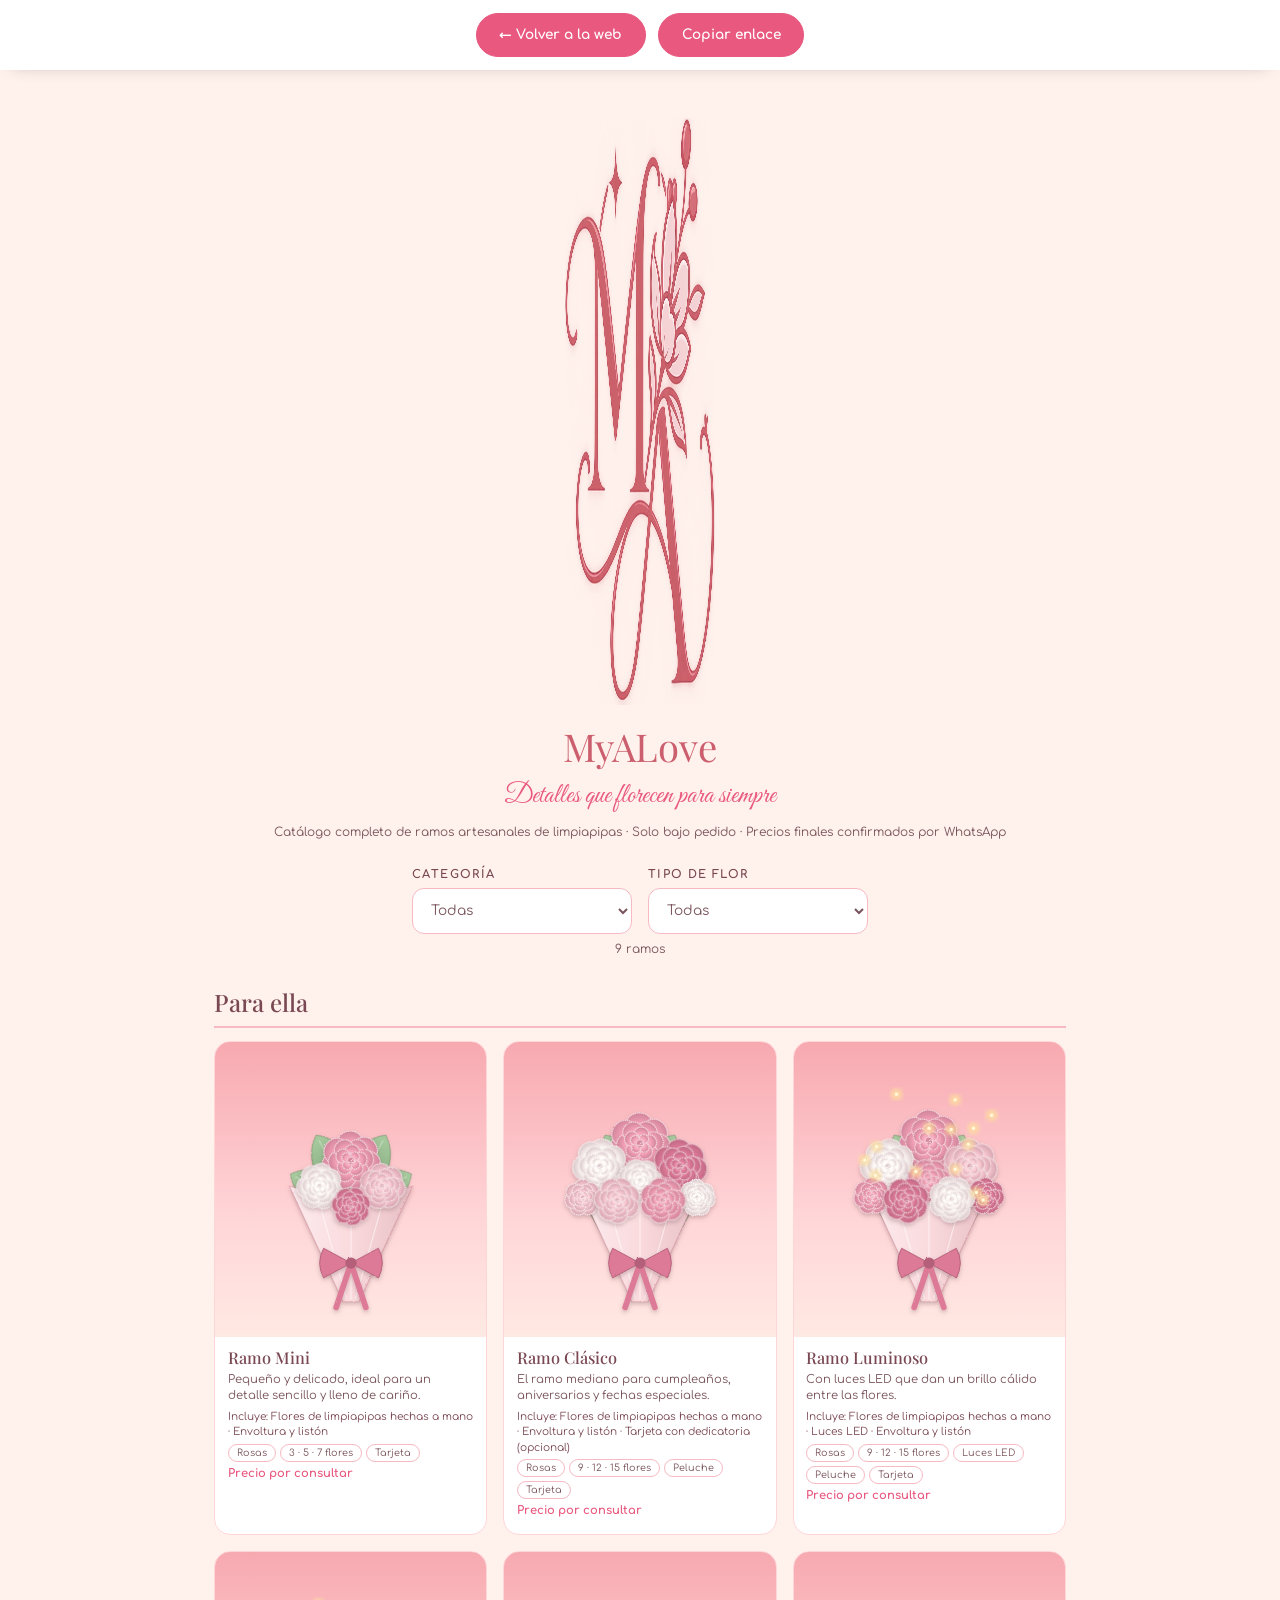
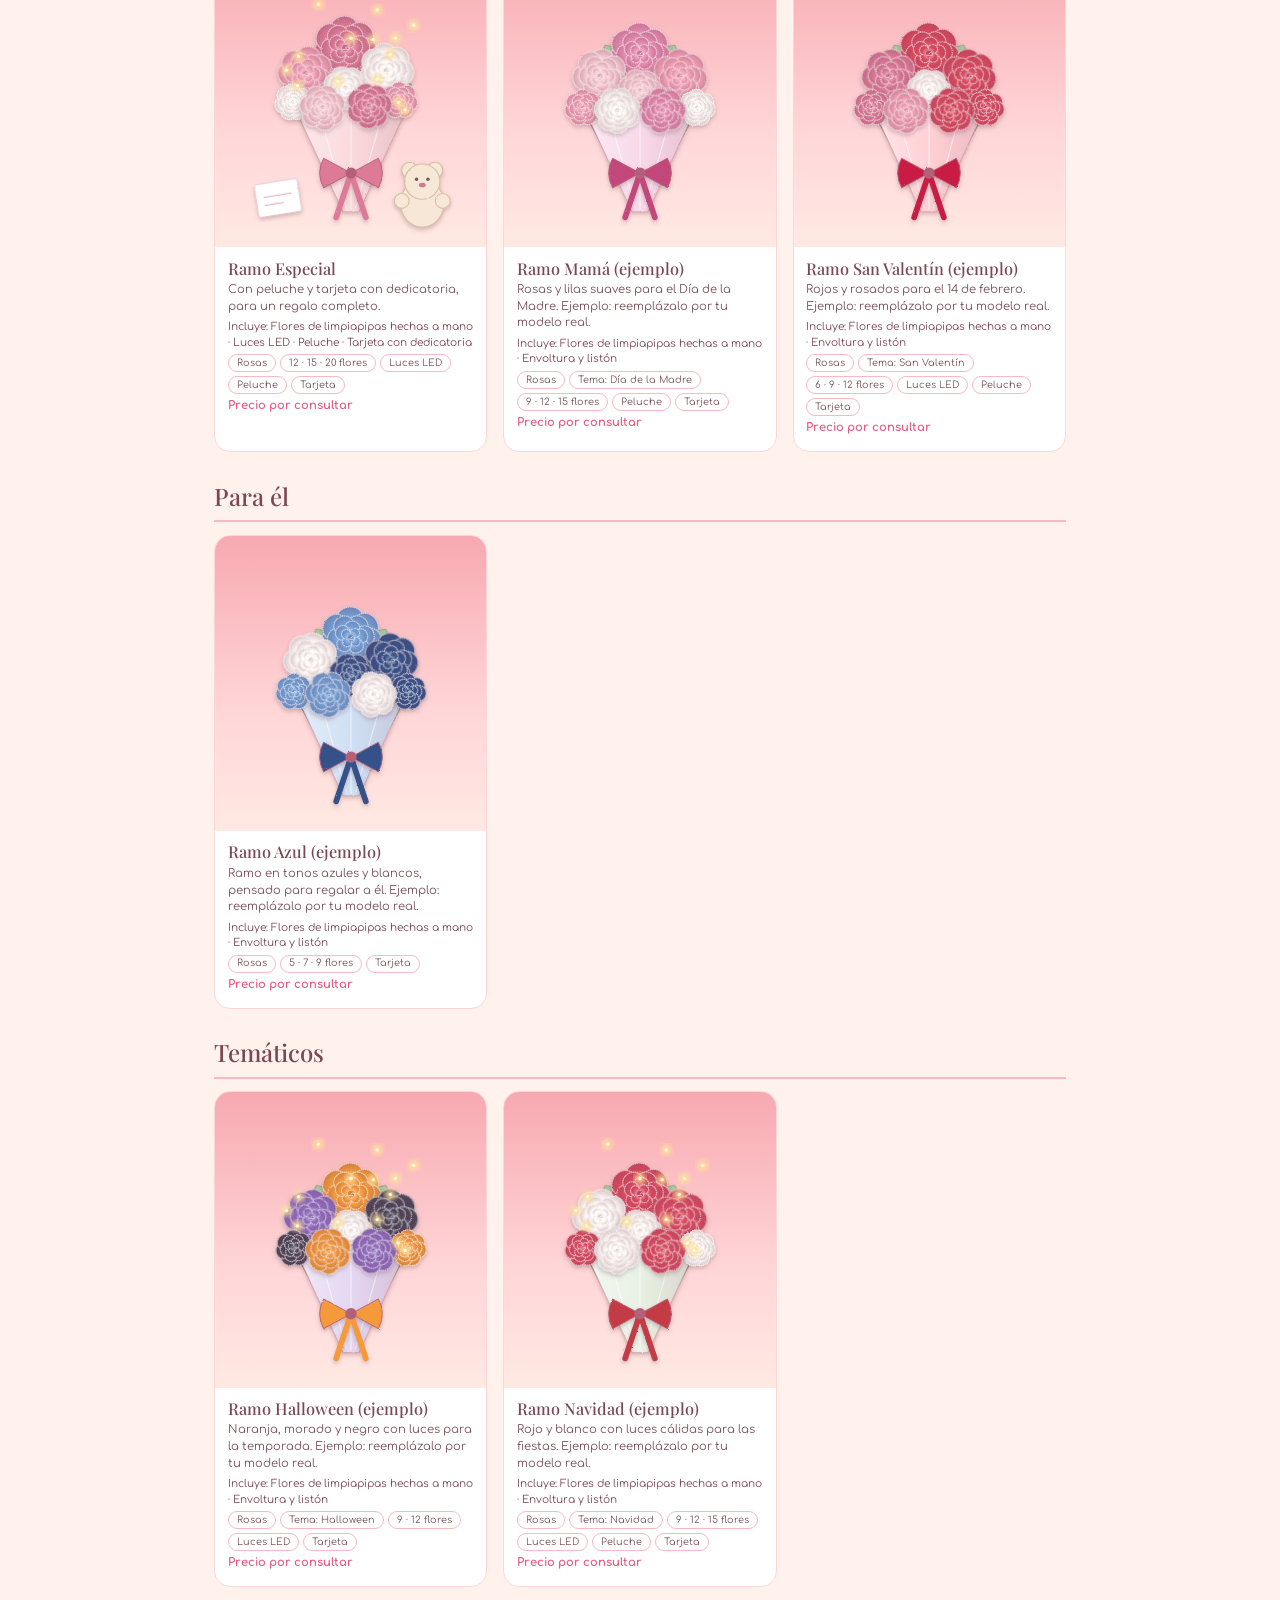
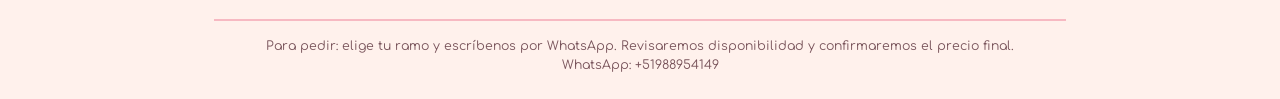
==== catalogo.html @ 355e10c2 "Add files via upload" ====
<!DOCTYPE html>
<html lang="es">
<head>
  <meta charset="UTF-8">
  <meta name="viewport" content="width=device-width, initial-scale=1">
  <title>Catálogo completo · MyALove</title>
  <link rel="icon" href="assets/icons/favicon.png" type="image/png">
  <link rel="preconnect" href="https://fonts.googleapis.com">
  <link rel="preconnect" href="https://fonts.gstatic.com" crossorigin>
  <link href="https://fonts.googleapis.com/css2?family=Comfortaa:wght@400;600;700&family=Great+Vibes&family=Playfair+Display:wght@400;500&display=swap" rel="stylesheet">
  <style>
    :root{--pink:#FFD6D8;--pink2:#F7B9C2;--coral:#E8587F;--brown:#7A4852;--text:#79545B;--bg:#FFF1EC}
    *{box-sizing:border-box;margin:0}
    @page{size:A4;margin:12mm}
    body{font-family:'Comfortaa',system-ui,sans-serif;color:var(--text);background:var(--bg);line-height:1.5;-webkit-print-color-adjust:exact;print-color-adjust:exact}
    .bar{position:sticky;top:0;z-index:5;display:flex;gap:.8rem;justify-content:center;flex-wrap:wrap;padding:.8rem;background:#fff;box-shadow:0 6px 18px -12px rgba(0,0,0,.3)}
    .bar a,.bar button{min-height:44px;padding:.5rem 1.4rem;border-radius:999px;border:1.5px solid var(--coral);background:var(--coral);color:#fff;font:700 .85rem 'Comfortaa',sans-serif;text-decoration:none;cursor:pointer;display:inline-flex;align-items:center}
    .bar a.ghost{background:#fff;color:var(--coral)}
    .doc{max-width:900px;margin:0 auto;padding:1.5rem}
    .cover{text-align:center;padding:1.5rem 0 1rem}
    .cover img{width:150px;margin:0 auto}
    .cover h1{font-family:'Playfair Display',serif;font-weight:400;font-size:2.4rem;color:#CC5F6E;margin-top:.4rem}
    .cover p{font-family:'Great Vibes',cursive;font-size:1.7rem;color:var(--coral)}
    .cover small{display:block;font-size:.75rem;margin-top:.4rem}
    h2{font-family:'Playfair Display',serif;font-weight:500;font-size:1.5rem;color:var(--brown);margin:1.6rem 0 .8rem;padding-bottom:.4rem;border-bottom:2px solid var(--pink2);break-after:avoid}
    .grid{display:grid;grid-template-columns:repeat(3,1fr);gap:1rem}
    .item{background:#fff;border-radius:16px;overflow:hidden;break-inside:avoid;border:1px solid var(--pink)}
    .item__img{background:linear-gradient(180deg,#F7A9B0,#FFD6D8 60%,#FFE9E3);aspect-ratio:1;display:grid;place-items:end center;padding:8% 8% 0}
    .item__img img{width:100%;height:100%;object-fit:contain}
    .item__body{padding:.7rem .8rem .9rem;display:grid;gap:.25rem}
    .item h3{font-family:'Playfair Display',serif;font-weight:500;font-size:1.02rem;color:var(--brown);line-height:1.2}
    .item p{font-size:.72rem;line-height:1.45}
    .incl{font-size:.66rem!important;line-height:1.4;color:var(--brown)}
    .tags{display:flex;flex-wrap:wrap;gap:.25rem;list-style:none;padding:0}
    .tags li{font-size:.6rem;border:1px solid var(--pink2);border-radius:999px;padding:.05rem .5rem}
    .price{font-weight:700;color:var(--coral);font-size:.82rem}
    .foot{margin-top:2rem;padding-top:1rem;border-top:2px solid var(--pink2);text-align:center;font-size:.78rem}
    .empty{text-align:center;padding:2rem}
    .filters-bar{display:flex;flex-wrap:wrap;gap:1rem;justify-content:center;margin:.6rem 0 .4rem}
    .filters-bar label{display:block;font-size:.72rem;font-weight:700;letter-spacing:.12em;text-transform:uppercase;color:var(--brown);margin-bottom:.25rem}
    .filters-bar select{min-height:46px;min-width:220px;padding:.5rem .9rem;border:1.5px solid var(--pink2);border-radius:12px;background:#fff;font:inherit;font-size:.85rem;color:var(--text)}
    .count{text-align:center;font-size:.75rem;margin-bottom:.4rem}
    .toast{position:fixed;left:50%;bottom:20px;transform:translateX(-50%);background:var(--brown);color:#fff;padding:.7rem 1.2rem;border-radius:12px;font-size:.82rem;opacity:0;transition:opacity .3s;pointer-events:none}
    .toast.show{opacity:1}
    @media (max-width:700px){.grid{grid-template-columns:repeat(2,1fr)}}
    @media print{body{background:#fff}.bar,.filters-bar{display:none}.doc{padding:0;max-width:none}.grid{grid-template-columns:repeat(3,1fr)}.cover{break-after:avoid}}
  </style>
</head>
<body>
  <div class="bar">
    <a href="index.html#catalogo">← Volver a la web</a>
    <button type="button" id="btnCopy">Copiar enlace</button>
  </div>
  <main class="doc" id="doc">
    <header class="cover">
      <img src="assets/images/logo-ma.webp" alt="Logotipo de MyALove" width="700" height="587">
      <h1>MyALove</h1>
      <p>Detalles que florecen para siempre</p>
      <small>Catálogo completo de ramos artesanales de limpiapipas · Solo bajo pedido · Precios finales confirmados por WhatsApp</small>
    </header>
    <div class="filters-bar" id="filtersBar">
      <div><label for="selCat">Categoría</label><select id="selCat"></select></div>
      <div><label for="selFlor">Tipo de flor</label><select id="selFlor"></select></div>
    </div>
    <p class="count" id="count" role="status"></p>
    <div id="content"><p class="empty">Cargando catálogo…</p></div>
    <footer class="foot" id="foot"></footer>
    <div class="toast" id="toast" role="status"></div>
  </main>
  <script src="js/config.js"></script>
  <script>
  (function () {
    var CFG = window.MYALOVE || {};
    var $ = function (s) { return document.querySelector(s); };
    function el(t, a, x) { var e = document.createElement(t); for (var k in (a || {})) e.setAttribute(k, a[k]); if (x != null) e.textContent = x; return e; }
    function money(n) { return CFG.currency + " " + Number(n).toFixed(2).replace(/\.00$/, ""); }

    var foot = $("#foot");
    foot.appendChild(el("p", {}, "Para pedir: elige tu ramo y escríbenos por WhatsApp. Revisaremos disponibilidad y confirmaremos el precio final."));
    if (/^\d{8,15}$/.test(String(CFG.whatsappNumber || ""))) foot.appendChild(el("p", {}, "WhatsApp: +" + CFG.whatsappNumber));

    var list = [], params = new URLSearchParams(location.search);
    var sel = { cat: params.get("categoria") || "Todas", flor: params.get("flor") || "Todas" };

    function opts(select, first, values, current) {
      select.textContent = "";
      [first].concat(values).forEach(function (v) { var o = el("option", { value: v }, v); if (v === current) o.selected = true; select.appendChild(o); });
    }

    function render() {
      var box = $("#content"); box.textContent = "";
      var shown = list.filter(function (p) {
        return (sel.cat === "Todas" || (p.categories || []).indexOf(sel.cat) > -1) &&
               (sel.flor === "Todas" || (p.flowers || []).indexOf(sel.flor) > -1);
      });
      $("#count").textContent = shown.length + (shown.length === 1 ? " ramo" : " ramos");
      if (!shown.length) { box.appendChild(el("p", { "class": "empty" }, "Pronto tendremos ramos con ese filtro.")); return; }
      var order = (CFG.categoryOrder || []).concat(["Otros"]), groups = {};
      shown.forEach(function (p) {
        var c = (sel.cat !== "Todas") ? sel.cat : ((p.categories && p.categories[0]) || "Otros");
        (groups[c] = groups[c] || []).push(p);
      });
      Object.keys(groups).sort(function (a, b) { var i = order.indexOf(a), k = order.indexOf(b); return (i < 0 ? 98 : i) - (k < 0 ? 98 : k); }).forEach(function (cat) {
        box.appendChild(el("h2", {}, cat));
        var g = el("div", { "class": "grid" });
        groups[cat].forEach(function (p) {
          var it = el("article", { "class": "item" });
          var im = el("div", { "class": "item__img" });
          im.appendChild(el("img", { src: p.image, alt: p.name + ": ramo artesanal de flores de limpiapipas", loading: "lazy" }));
          var b = el("div", { "class": "item__body" });
          b.appendChild(el("h3", {}, p.name));
          b.appendChild(el("p", {}, p.description));
          if ((p.includes || []).length) b.appendChild(el("p", { "class": "incl" }, "Incluye: " + p.includes.join(" · ")));
          var tg = el("ul", { "class": "tags" });
          (p.flowers || []).forEach(function (f) { tg.appendChild(el("li", {}, f)); });
          if (p.theme) tg.appendChild(el("li", {}, "Tema: " + p.theme));
          if ((p.quantities || []).length) tg.appendChild(el("li", {}, p.quantities.join(" · ") + " flores"));
          if (p.allowLed) tg.appendChild(el("li", {}, "Luces LED"));
          if (p.allowPlush) tg.appendChild(el("li", {}, "Peluche"));
          if (p.allowCard) tg.appendChild(el("li", {}, "Tarjeta"));
          b.appendChild(tg);
          b.appendChild(el("p", { "class": "price" }, (p.price == null || p.price === "") ? "Precio por consultar" : "Desde " + money(p.price)));
          it.appendChild(im); it.appendChild(b); g.appendChild(it);
        });
        box.appendChild(g);
      });
    }

    // La URL guarda el filtro: así puedes enviar por WhatsApp, por ejemplo, solo los ramos con girasoles
    function syncUrl() {
      var p = new URLSearchParams();
      if (sel.cat !== "Todas") p.set("categoria", sel.cat);
      if (sel.flor !== "Todas") p.set("flor", sel.flor);
      try { history.replaceState(null, "", location.pathname + (p.toString() ? "?" + p.toString() : "")); } catch (e) {}
    }

    fetch("data/products.json").then(function (r) { if (!r.ok) throw 0; return r.json(); }).then(function (j) {
      list = (j.products || []).filter(function (p) { return p.available !== false; });
      var cats = (CFG.categoryOrder || []).slice(), flores = (CFG.flowerOrder || []).slice();
      list.forEach(function (p) {
        (p.categories || []).forEach(function (c) { if (cats.indexOf(c) < 0) cats.push(c); });
        (p.flowers || []).forEach(function (f) { if (flores.indexOf(f) < 0) flores.push(f); });
      });
      opts($("#selCat"), "Todas", cats, sel.cat); opts($("#selFlor"), "Todas", flores, sel.flor);
      $("#selCat").addEventListener("change", function (e) { sel.cat = e.target.value; syncUrl(); render(); });
      $("#selFlor").addEventListener("change", function (e) { sel.flor = e.target.value; syncUrl(); render(); });
      render();
    }).catch(function () {
      $("#content").textContent = "No se pudo cargar el catálogo. Ábrelo desde la web publicada o con Live Server.";
    });

    // Copiar enlace
    $("#btnCopy").addEventListener("click", function () {
      var url = location.href, t = $("#toast");
      function done(ok) { t.textContent = ok ? "Enlace copiado. Ya puedes pegarlo donde quieras." : "Copia el enlace desde la barra del navegador."; t.classList.add("show"); setTimeout(function () { t.classList.remove("show"); }, 3500); }
      if (navigator.clipboard) navigator.clipboard.writeText(url).then(function () { done(true); }, function () { done(false); }); else done(false);
    });
  })();
  </script>
</body>
</html>
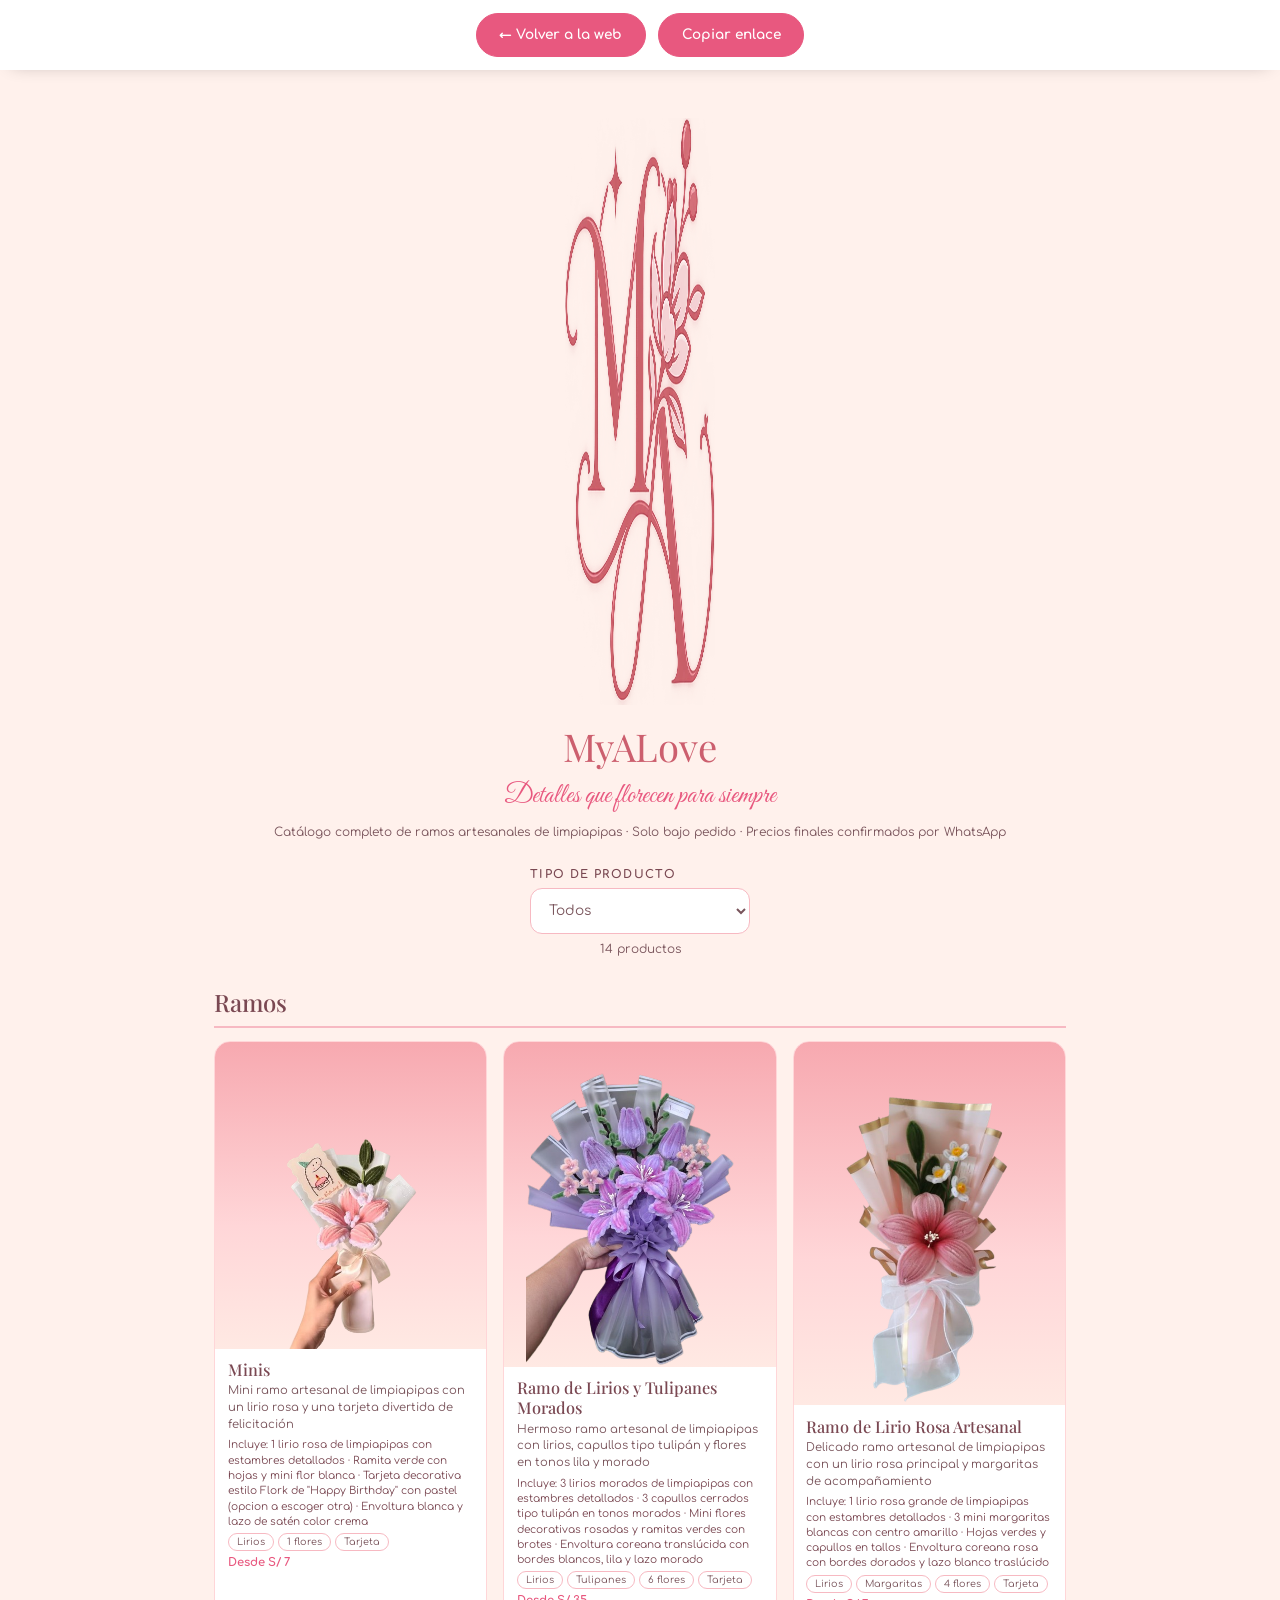
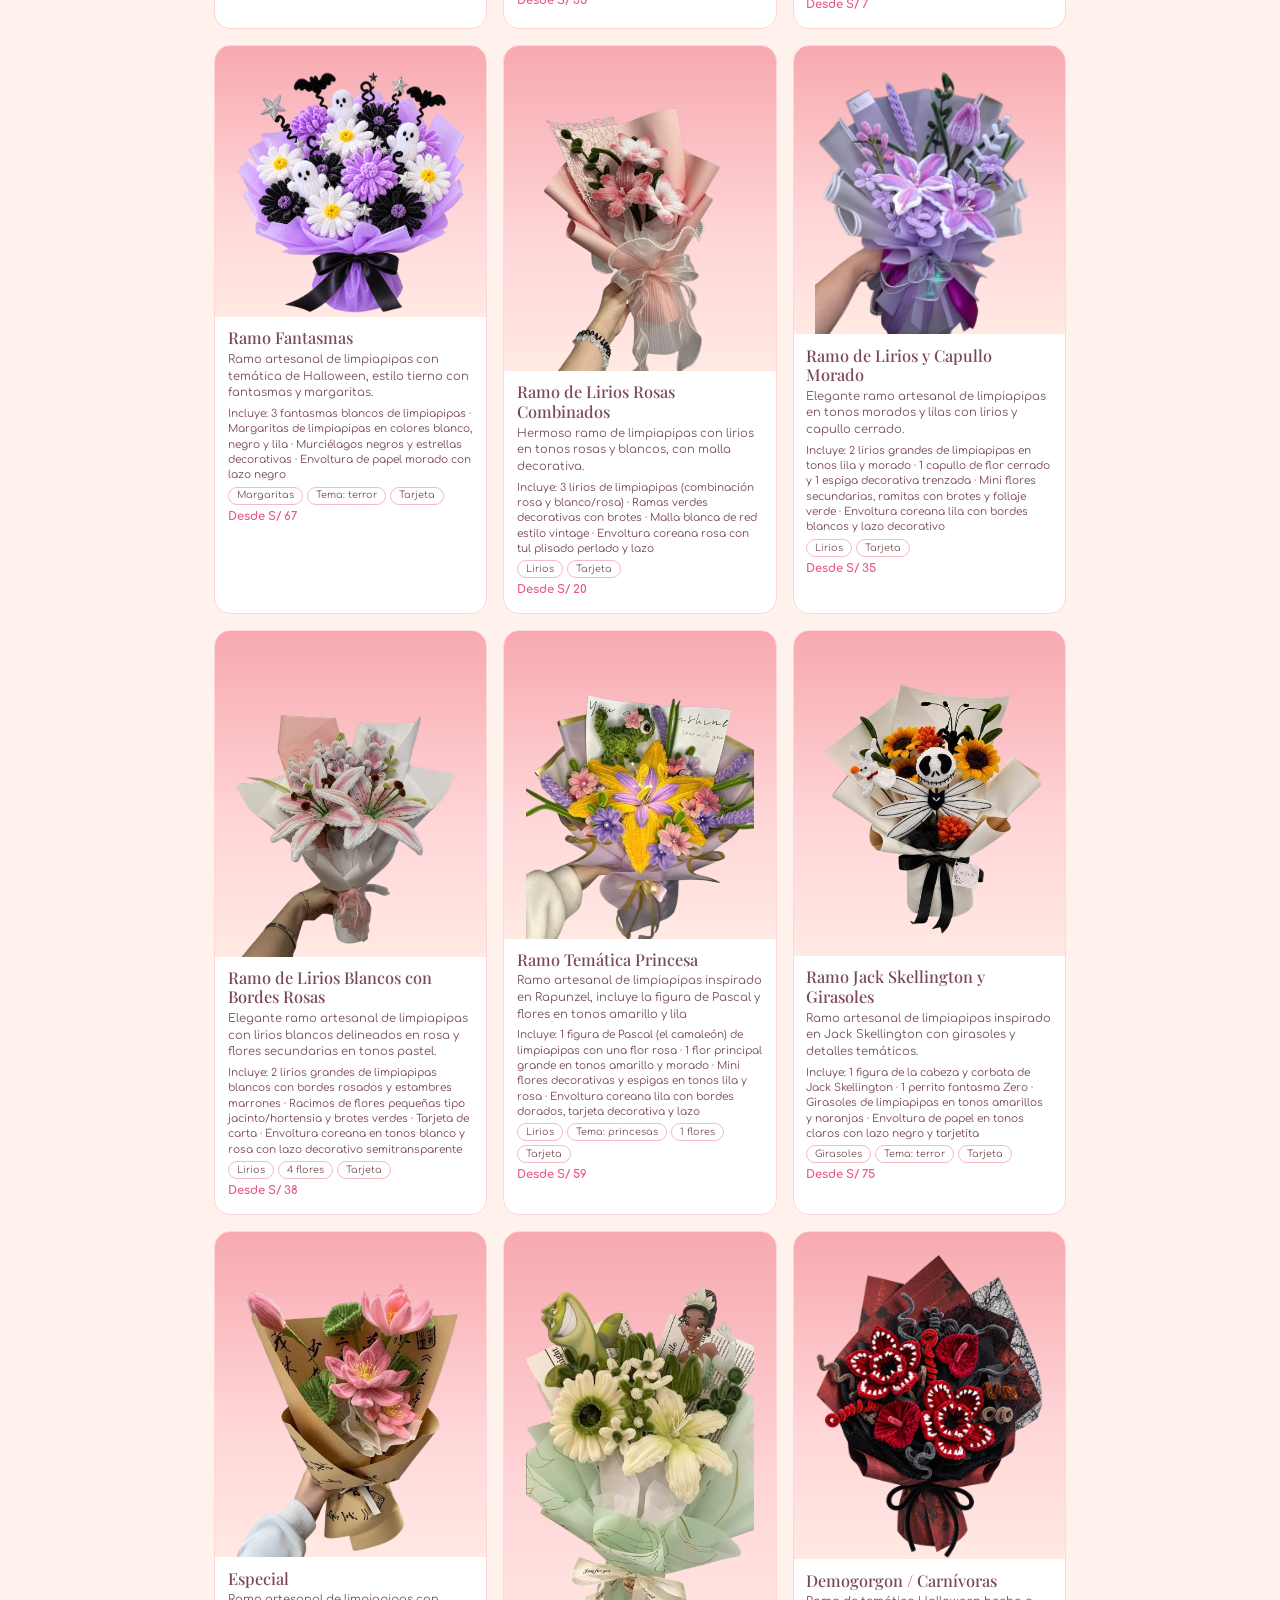
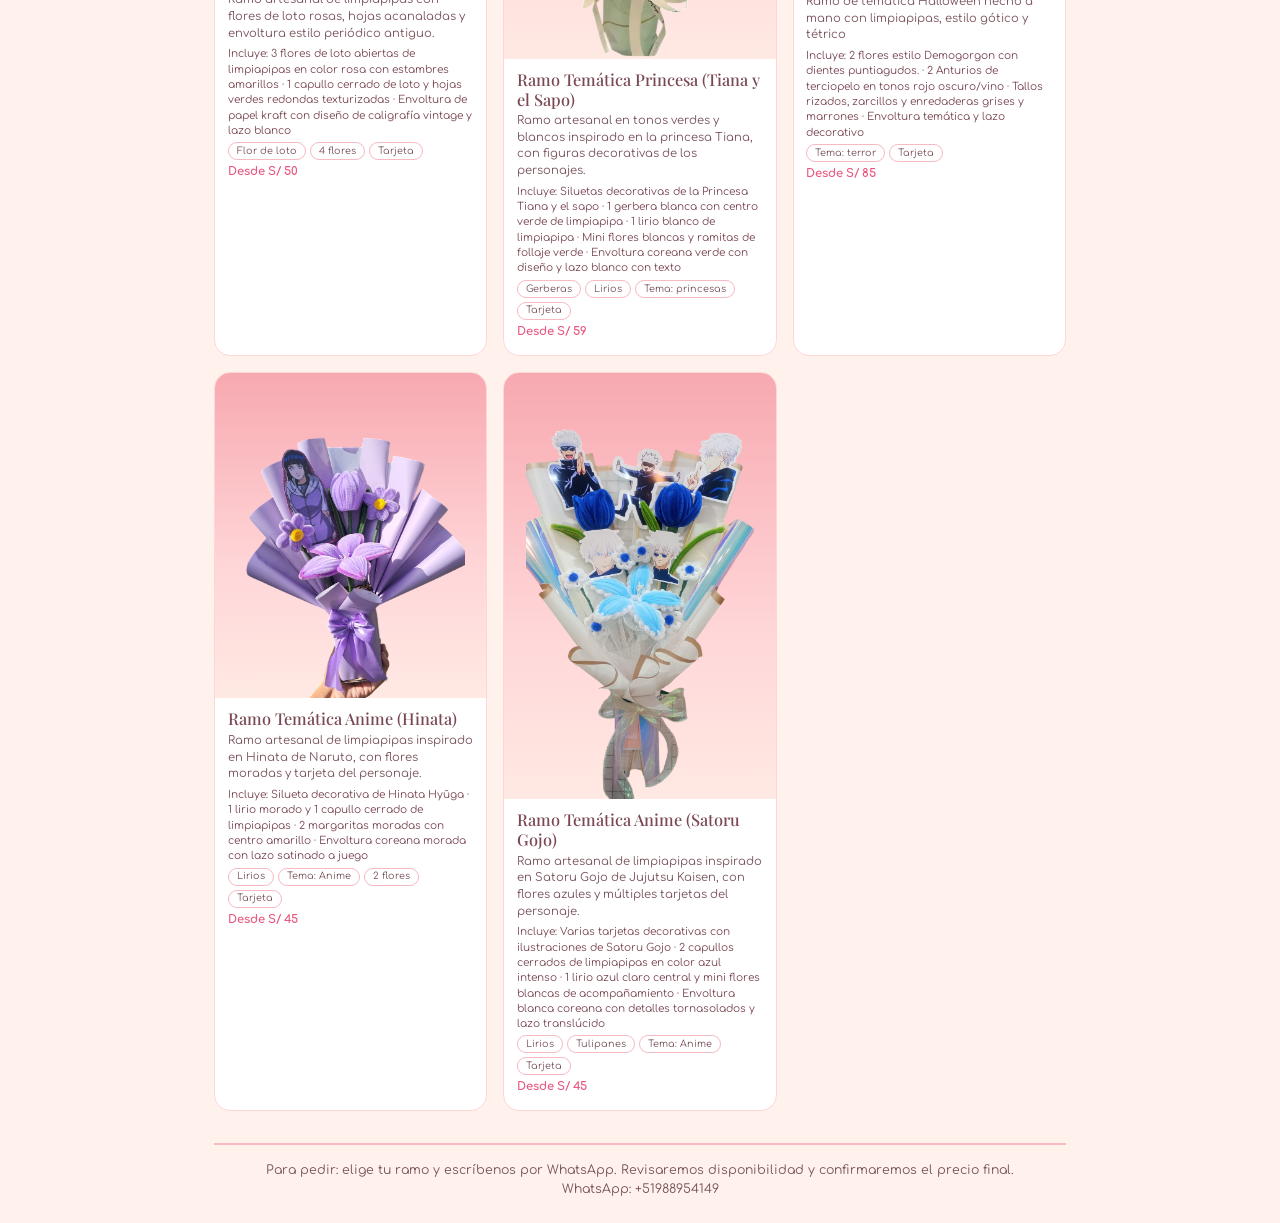
==== commit a568e03b: "Add files via upload" ====
--- a/catalogo.html
+++ b/catalogo.html
@@ -59,6 +59,7 @@
       <small>Catálogo completo de ramos artesanales de limpiapipas · Solo bajo pedido · Precios finales confirmados por WhatsApp</small>
     </header>
     <div class="filters-bar" id="filtersBar">
+      <div><label for="selTipo">Tipo de producto</label><select id="selTipo"></select></div>
       <div><label for="selCat">Categoría</label><select id="selCat"></select></div>
       <div><label for="selFlor">Tipo de flor</label><select id="selFlor"></select></div>
     </div>
@@ -80,7 +81,7 @@
     if (/^\d{8,15}$/.test(String(CFG.whatsappNumber || ""))) foot.appendChild(el("p", {}, "WhatsApp: +" + CFG.whatsappNumber));
 
     var list = [], params = new URLSearchParams(location.search);
-    var sel = { cat: params.get("categoria") || "Todas", flor: params.get("flor") || "Todas" };
+    var sel = { tipo: params.get("tipo") || "Todos", cat: params.get("categoria") || "Todas", flor: params.get("flor") || "Todas" };
 
     function opts(select, first, values, current) {
       select.textContent = "";
@@ -90,14 +91,14 @@
     function render() {
       var box = $("#content"); box.textContent = "";
       var shown = list.filter(function (p) {
-        return (sel.cat === "Todas" || (p.categories || []).indexOf(sel.cat) > -1) &&
-               (sel.flor === "Todas" || (p.flowers || []).indexOf(sel.flor) > -1);
+        return (sel.tipo === "Todos" || (p.tipo || "Ramos") === sel.tipo) && (sel.tipo !== "Ramos" || sel.cat === "Todas" || (p.categories || []).indexOf(sel.cat) > -1) &&
+               (sel.tipo !== "Ramos" || sel.flor === "Todas" || (p.flowers || []).indexOf(sel.flor) > -1);
       });
-      $("#count").textContent = shown.length + (shown.length === 1 ? " ramo" : " ramos");
+      $("#count").textContent = shown.length + (shown.length === 1 ? " producto" : " productos");
       if (!shown.length) { box.appendChild(el("p", { "class": "empty" }, "Pronto tendremos ramos con ese filtro.")); return; }
-      var order = (CFG.categoryOrder || []).concat(["Otros"]), groups = {};
+      var order = (CFG.productTypes || ["Ramos", "Cuadros 3D", "Macetas"]).concat(["Otros"]), groups = {};
       shown.forEach(function (p) {
-        var c = (sel.cat !== "Todas") ? sel.cat : ((p.categories && p.categories[0]) || "Otros");
+        var c = p.tipo || "Ramos";
         (groups[c] = groups[c] || []).push(p);
       });
       Object.keys(groups).sort(function (a, b) { var i = order.indexOf(a), k = order.indexOf(b); return (i < 0 ? 98 : i) - (k < 0 ? 98 : k); }).forEach(function (cat) {
@@ -114,6 +115,9 @@
           var tg = el("ul", { "class": "tags" });
           (p.flowers || []).forEach(function (f) { tg.appendChild(el("li", {}, f)); });
           if (p.theme) tg.appendChild(el("li", {}, "Tema: " + p.theme));
+          (p.sizes || []).length && tg.appendChild(el("li", {}, p.sizes.join(" · ")));
+          if (p.allowInitials) tg.appendChild(el("li", {}, "Con iniciales"));
+          if (p.allowPhoto) tg.appendChild(el("li", {}, "Con fotos"));
           if ((p.quantities || []).length) tg.appendChild(el("li", {}, p.quantities.join(" · ") + " flores"));
           if (p.allowLed) tg.appendChild(el("li", {}, "Luces LED"));
           if (p.allowPlush) tg.appendChild(el("li", {}, "Peluche"));
@@ -127,8 +131,14 @@
     }
 
     // La URL guarda el filtro: así puedes enviar por WhatsApp, por ejemplo, solo los ramos con girasoles
+    // Categoría y Tipo de flor solo aplican a los ramos
+    function syncVisibility() {
+      var show = sel.tipo === "Ramos";
+      ["#selCat", "#selFlor"].forEach(function (id) { $(id).parentNode.style.display = show ? "" : "none"; });
+    }
     function syncUrl() {
       var p = new URLSearchParams();
+      if (sel.tipo !== "Todos") p.set("tipo", sel.tipo);
       if (sel.cat !== "Todas") p.set("categoria", sel.cat);
       if (sel.flor !== "Todas") p.set("flor", sel.flor);
       try { history.replaceState(null, "", location.pathname + (p.toString() ? "?" + p.toString() : "")); } catch (e) {}
@@ -141,10 +151,16 @@
         (p.categories || []).forEach(function (c) { if (cats.indexOf(c) < 0) cats.push(c); });
         (p.flowers || []).forEach(function (f) { if (flores.indexOf(f) < 0) flores.push(f); });
       });
+      opts($("#selTipo"), "Todos", CFG.productTypes || ["Ramos", "Cuadros 3D", "Macetas"], sel.tipo);
+      $("#selTipo").addEventListener("change", function (e) {
+        sel.tipo = e.target.value;
+        if (sel.tipo !== "Ramos") { sel.cat = "Todas"; sel.flor = "Todas"; $("#selCat").value = "Todas"; $("#selFlor").value = "Todas"; }
+        syncVisibility(); syncUrl(); render();
+      });
       opts($("#selCat"), "Todas", cats, sel.cat); opts($("#selFlor"), "Todas", flores, sel.flor);
       $("#selCat").addEventListener("change", function (e) { sel.cat = e.target.value; syncUrl(); render(); });
       $("#selFlor").addEventListener("change", function (e) { sel.flor = e.target.value; syncUrl(); render(); });
-      render();
+      syncVisibility(); render();
     }).catch(function () {
       $("#content").textContent = "No se pudo cargar el catálogo. Ábrelo desde la web publicada o con Live Server.";
     });
